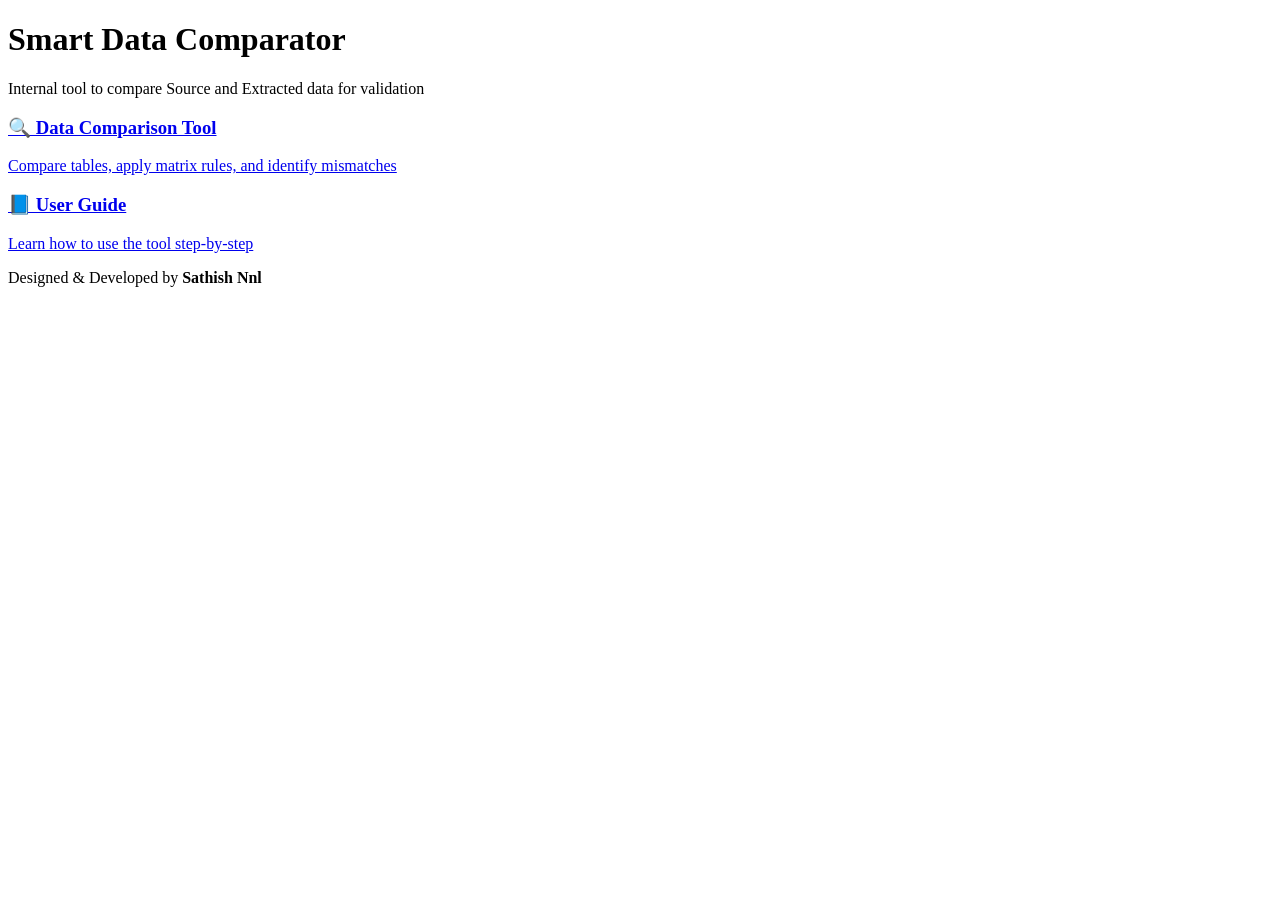
==== index.html @ 9342e5f2 "Add files via upload" ====
<!DOCTYPE html>
<html lang="en">
<head>
  <meta charset="UTF-8">
  <title>Smart Data Comparator</title>
  <link rel="stylesheet" href="assets/style.css">
</head>
<body class="home-body">

  <header class="home-header">
    <h1>Smart Data Comparator</h1>
    <p>Internal tool to compare Source and Extracted data for validation</p>
  </header>

  <main class="home-main">
    <div class="home-cards">
      <a href="comparator.html" class="home-card">
        <h3>🔍 Data Comparison Tool</h3>
        <p>Compare tables, apply matrix rules, and identify mismatches</p>
      </a>

      <a href="help.html" class="home-card">
        <h3>📘 User Guide</h3>
        <p>Learn how to use the tool step-by-step</p>
      </a>
    </div>
  </main>

  <footer class="home-footer">
    Designed & Developed by <strong>Sathish Nnl</strong>
  </footer>

</body>
</html>
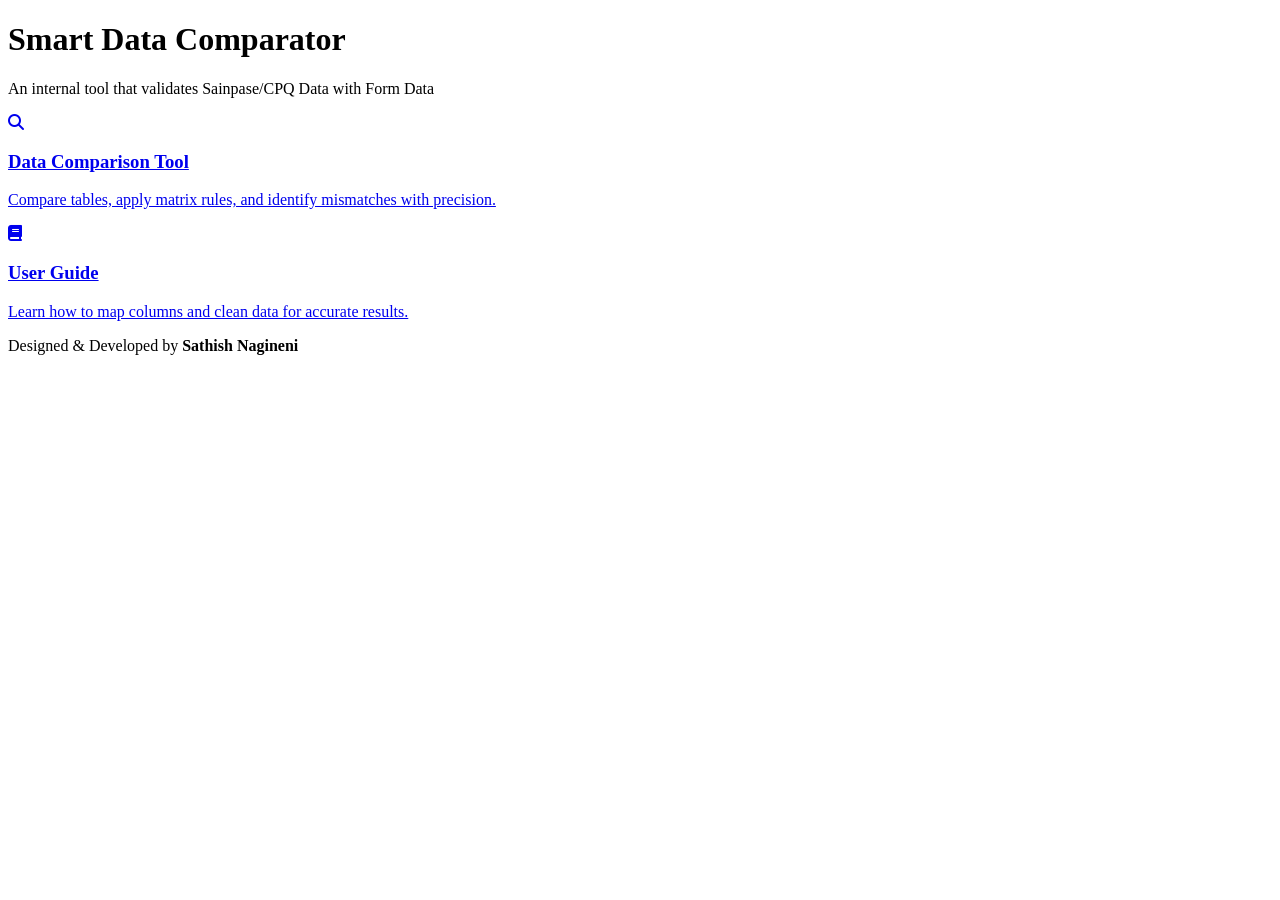
==== commit 205868b8: "Add files via upload" ====
--- a/index.html
+++ b/index.html
@@ -2,32 +2,37 @@
 <html lang="en">
 <head>
   <meta charset="UTF-8">
+  <meta name="viewport" content="width=device-width, initial-scale=1.0">
   <title>Smart Data Comparator</title>
+  <link rel="stylesheet" href="https://cdnjs.cloudflare.com/ajax/libs/font-awesome/6.4.0/css/all.min.css">
+  
   <link rel="stylesheet" href="assets/style.css">
 </head>
 <body class="home-body">
 
   <header class="home-header">
     <h1>Smart Data Comparator</h1>
-    <p>Internal tool to compare Source and Extracted data for validation</p>
+    <p>An internal tool that validates Sainpase/CPQ Data with Form Data</p>
   </header>
 
   <main class="home-main">
     <div class="home-cards">
       <a href="comparator.html" class="home-card">
-        <h3>🔍 Data Comparison Tool</h3>
-        <p>Compare tables, apply matrix rules, and identify mismatches</p>
+        <i class="fas fa-search"></i>
+        <h3>Data Comparison Tool</h3>
+        <p>Compare tables, apply matrix rules, and identify mismatches with precision.</p>
       </a>
 
       <a href="help.html" class="home-card">
-        <h3>📘 User Guide</h3>
-        <p>Learn how to use the tool step-by-step</p>
+        <i class="fas fa-book"></i>
+        <h3>User Guide</h3>
+        <p>Learn how to map columns and clean data for accurate results.</p>
       </a>
     </div>
   </main>
 
   <footer class="home-footer">
-    Designed & Developed by <strong>Sathish Nnl</strong>
+    Designed & Developed by <strong>Sathish Nagineni</strong>
   </footer>
 
 </body>
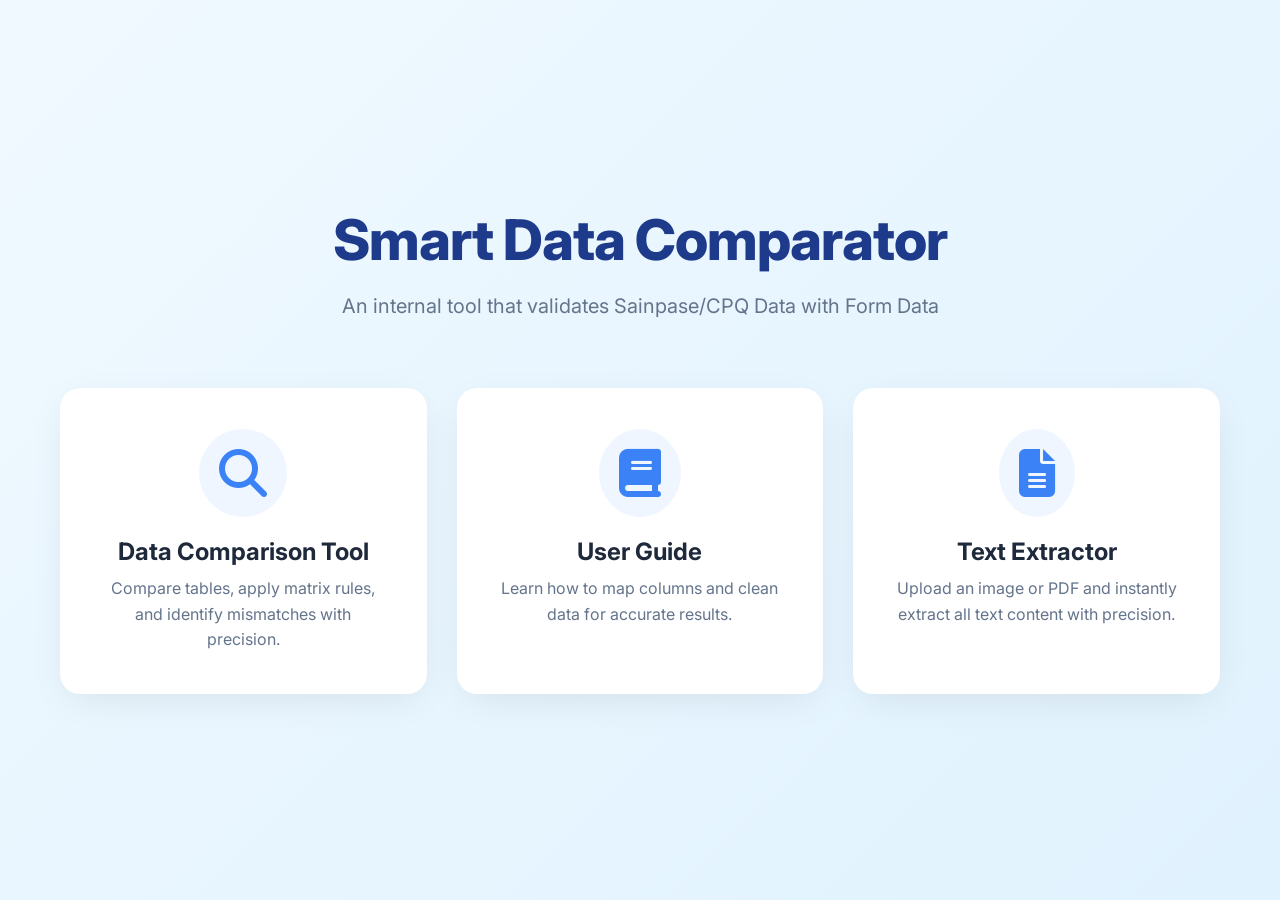
==== commit b6566584: "feat: Add Text Extractor page with image OCR and PDF text extraction" ====
--- a/index.html
+++ b/index.html
@@ -28,12 +28,14 @@
         <h3>User Guide</h3>
         <p>Learn how to map columns and clean data for accurate results.</p>
       </a>
+
+      <a href="text-extractor.html" class="home-card">
+        <i class="fas fa-file-alt"></i>
+        <h3>Text Extractor</h3>
+        <p>Upload an image or PDF and instantly extract all text content with precision.</p>
+      </a>
     </div>
   </main>
 
-  <footer class="home-footer">
-    Designed & Developed by <strong>Sathish Nagineni</strong>
-  </footer>
-
 </body>
 </html>
--- a/assets/style.css
+++ b/assets/style.css
@@ -0,0 +1,1109 @@
+/* style.css - Final Level 1 Version with Stage 3 Enhancements + PO Badge */
+
+/* --- 1. VARIABLES & RESET --- */
+@import url('https://fonts.googleapis.com/css2?family=Inter:wght@300;400;500;600;700&display=swap');
+
+:root {
+    --primary: #2563eb;       
+    --primary-hover: #1d4ed8;
+    --bg-body: #f3f4f6;       
+    --text-main: #111827;     
+    --text-muted: #6b7280;    
+    --border: #e5e7eb;        
+    --sidebar-bg: #ffffff;
+    --success: #10b981;
+    --danger: #ef4444;
+    --warning: #f59e0b;
+    --shadow-sm: 0 1px 2px 0 rgb(0 0 0 / 0.05);
+}
+
+body {
+    font-family: 'Inter', sans-serif;
+    background: var(--bg-body);
+    color: var(--text-main);
+    margin: 0; padding: 0;
+    min-height: 100vh;
+}
+
+* { box-sizing: border-box; }
+a { text-decoration: none; color: inherit; }
+button { font-family: 'Inter', sans-serif; }
+
+/* =========================================
+   APP LAYOUT
+   ========================================= */
+.app-layout { display: flex; height: 100vh; width: 100%; overflow: hidden; }
+.main-wrapper { flex: 1; display: flex; flex-direction: column; overflow: hidden; }
+
+/* --- SIDEBAR --- */
+.sidebar {
+    width: 280px; background: var(--sidebar-bg); border-right: 1px solid var(--border);
+    display: flex; flex-direction: column; flex-shrink: 0; z-index: 20;
+    box-shadow: 4px 0 24px rgba(0,0,0,0.02);
+    transition: all 0.3s ease;
+}
+
+.sidebar-header {
+    padding: 20px 25px; border-bottom: 1px solid var(--border);
+    display: flex; flex-direction: column; gap: 15px;
+}
+.header-title { display: flex; align-items: center; gap: 10px; }
+.header-title i { color: var(--primary); font-size: 1.5rem; }
+.header-title h3 { margin: 0; font-size: 1.2rem; font-weight: 700; }
+
+.vertical-nav { flex: 1; padding: 30px 20px; display: flex; flex-direction: column; gap: 10px; overflow-y: auto; }
+
+.v-step {
+    display: flex; align-items: center; gap: 15px; 
+    padding: 14px 18px; border-radius: 12px;
+    cursor: pointer; transition: all 0.2s ease; 
+    font-size: 0.95rem; font-weight: 600; color: #374151;
+}
+.v-step:hover { background: #f9fafb; color: var(--text-main); }
+
+/* --- COLORFUL SIDEBAR STEPS --- */
+.v-step:nth-child(1).active { background: #eff6ff; color: #2563eb; border-left: 4px solid #2563eb; } 
+.v-step:nth-child(1) .v-icon i { color: #2563eb; }
+
+.v-step:nth-child(2).active { background: #f3e8ff; color: #9333ea; border-left: 4px solid #9333ea; } 
+.v-step:nth-child(2) .v-icon i { color: #9333ea; }
+
+.v-step:nth-child(3).active { background: #fff7ed; color: #ea580c; border-left: 4px solid #ea580c; } 
+.v-step:nth-child(3) .v-icon i { color: #ea580c; }
+
+.v-step:nth-child(4).active { background: #ecfdf5; color: #059669; border-left: 4px solid #059669; } 
+.v-step:nth-child(4) .v-icon i { color: #059669; }
+
+.v-icon { width: 24px; text-align: center; font-size: 1.1rem; }
+
+.sidebar-footer {
+    padding: 25px; border-top: 1px solid var(--border); background: #f9fafb;
+    display: flex; flex-direction: column; gap: 12px;
+}
+
+/* --- TOP BAR --- */
+.top-bar {
+    height: 70px; background: #fff; border-bottom: 1px solid var(--border);
+    display: flex; align-items: center; justify-content: space-between; padding: 0 30px;
+    z-index: 10;
+}
+.tabs-container { 
+    display: flex; gap: 12px; overflow-x: auto; flex: 1; align-items: center; padding-right: 20px; 
+    white-space: nowrap; scrollbar-width: thin;
+}
+.project-tabs { display: flex; gap: 12px; }
+
+.tab-item {
+    padding: 8px 16px; border-radius: 8px; font-size: 13px; font-weight: 500; 
+    color: var(--text-muted); cursor: pointer; display: flex; align-items: center; gap: 8px;
+    flex-shrink: 0; white-space: nowrap;
+}
+.tab-item:hover { background: #f3f4f6; color: var(--text-main); }
+.tab-item.active { background: #eff6ff; color: var(--primary); font-weight: 600; }
+.tab-dot { width: 8px; height: 8px; border-radius: 50%; background: #cbd5e1; }
+.tab-dot.ready { background: var(--warning); }
+.tab-dot.done { background: var(--success); }
+.btn-tab-close { background: none; border: none; opacity: 0.4; cursor: pointer; font-size: 16px; margin-left: 5px; }
+.btn-tab-close:hover { opacity: 1; color: var(--danger); }
+
+/* --- CONTENT AREA --- */
+.content-area { padding: 40px; overflow-y: auto; height: 100%; background: #f3f4f6; }
+.page-section { max-width: 1400px; margin: 0 auto; padding-bottom: 60px; }
+
+/* --- HEADER TITLE & ALERT --- */
+.section-header { 
+    display: flex; justify-content: space-between; align-items: flex-start; margin-bottom: 30px; 
+    background: white; padding: 20px 30px; border-radius: 16px; border: 1px solid var(--border); box-shadow: var(--shadow-sm);
+}
+.header-title-group { display: flex; flex-direction: column; gap: 8px; max-width: 70%; }
+.section-header h2 { margin: 0; font-size: 1.5rem; font-weight: 700; color: var(--text-main); }
+
+.unmapped-alert {
+    background: #fee2e2; 
+    color: #b91c1c; 
+    border: 1px solid #ef4444; 
+    padding: 6px 12px; 
+    border-radius: 6px; 
+    font-weight: 600; 
+    font-size: 12px; 
+    width: fit-content;
+    white-space: normal;
+    line-height: 1.4;
+}
+
+.header-actions { display: flex; gap: 12px; align-items: center; }
+
+/* --- BUTTONS --- */
+.btn-primary, .btn-secondary, .btn-success {
+    padding: 10px 24px; border-radius: 8px; font-weight: 600; cursor: pointer;
+    display: inline-flex; align-items: center; gap: 8px; font-size: 14px; border: none;
+}
+.btn-primary { background: var(--primary); color: white; }
+.btn-primary:hover { background: var(--primary-hover); transform: translateY(-1px); }
+
+.btn-secondary { border: 1px solid var(--border); background: white; color: var(--text-main); }
+.btn-secondary:hover { background: #f9fafb; }
+
+.btn-success { background: var(--success); color: white; }
+.btn-success:hover { background: #059669; }
+
+.btn-sidebar {
+    padding: 12px; border-radius: 8px; border: 1px solid var(--border);
+    background: white; color: var(--text-main); font-weight: 600; cursor: pointer;
+    display: flex; align-items: center; justify-content: center; gap: 8px;
+}
+.btn-sidebar:hover { background: #f9fafb; }
+.btn-run-all { background: var(--text-main); color: white; border: none; }
+.btn-run-all:hover { background: black; }
+
+.btn-ghost { background: transparent; color: var(--text-muted); border: none; cursor: pointer; font-weight: 600; }
+.btn-ghost:hover { color: var(--danger); }
+
+.btn-top-add { padding: 8px 16px; background: var(--primary); color: white; border: none; border-radius: 6px; font-weight: 600; cursor: pointer; flex-shrink: 0; }
+.btn-xs { padding: 6px 12px; font-size: 12px; border-radius: 4px; border: 1px solid var(--border); background: white; cursor: pointer; font-weight: 600; }
+.btn-xs:hover { border-color: var(--primary); color: var(--primary); background: #eff6ff; }
+
+/* Purge Button Style (Red) */
+.btn-purge { color: #ef4444; border-color: #fecaca; }
+.btn-purge:hover { background: #fef2f2; border-color: #ef4444; color: #b91c1c; }
+
+.mini-upload-btn {
+    display: inline-flex; align-items: center; gap: 5px;
+    background: #ecfdf5; border: 1px solid #a7f3d0;
+    padding: 4px 10px; border-radius: 4px; font-size: 11px;
+    font-weight: 600; color: #059669; cursor: pointer;
+    transition: all 0.2s;
+}
+.mini-upload-btn:hover { background: #10b981; color: white; border-color: #10b981; }
+
+/* PO BADGE (New) */
+.po-badge {
+    background-color: #eff6ff;
+    color: #2563eb;
+    border: 1px solid #bfdbfe;
+    padding: 4px 10px;
+    border-radius: 20px;
+    font-size: 12px;
+    font-weight: 700;
+    margin-left: 10px;
+}
+
+.qty-input { width: 60px; padding: 8px; border: 1px solid var(--border); border-radius: 6px; text-align: center; margin-right: 5px; }
+
+.top-actions-right { display: flex; align-items: center; flex-shrink: 0; background: white; padding-left: 10px; z-index: 11; gap: 10px; }
+.input-wrapper { display: flex; flex-direction: column; }
+.input-label { font-size: 11px; font-weight: 700; color: #64748b; margin-bottom: 3px; }
+.top-input { padding: 8px 12px; border: 1px solid var(--border); border-radius: 6px; font-size: 13px; outline: none; }
+.top-input:focus { border-color: var(--primary); }
+
+/* --- CARDS & INPUTS --- */
+.input-card { background: white; border: 1px solid var(--border); border-radius: 16px; display: flex; flex-direction: column; overflow: hidden; }
+.card-head { padding: 15px 25px; font-weight: 600; font-size: 14px; display: flex; justify-content: space-between; align-items: center; border-bottom: 1px solid var(--border); background: #f8fafc; }
+.blue-head { border-top: 4px solid #3b82f6; }
+.green-head { border-top: 4px solid #10b981; }
+
+.toggle-group { display: flex; background: #e2e8f0; padding: 4px; border-radius: 8px; gap: 4px; }
+.toggle-btn { 
+    border: none; background: transparent; padding: 6px 14px; 
+    font-size: 10px; font-weight: 600; color: #64748b; 
+    cursor: pointer; border-radius: 6px; transition: all 0.2s ease; 
+}
+.toggle-btn:hover { color: var(--text-main); }
+.toggle-btn.active { 
+    background: white; color: var(--primary); 
+    box-shadow: 0 1px 3px rgba(0,0,0,0.1); 
+    font-weight: 700;
+}
+
+textarea { flex: 1; border: none; padding: 20px; resize: none; font-family: 'Menlo', monospace; font-size: 13px; outline: none; }
+.tables-row { display: grid; grid-template-columns: 1fr 1fr; gap: 30px; height: 500px; }
+
+/* --- MATRIX --- */
+.matrix-split-view { display: flex; gap: 20px; height: 350px; background: white; border: 1px solid var(--border); border-radius: 16px; padding: 20px; margin-top: 15px; }
+.matrix-source, .matrix-editor { flex: 1; display: flex; flex-direction: column; }
+.matrix-source textarea { background: #f8fafc; border: 1px solid var(--border); border-radius: 8px; }
+.matrix-row-item { display: flex; gap: 8px; margin-bottom: 8px; background: #f8fafc; padding: 8px; border: 1px solid var(--border); border-radius: 6px; }
+
+/* --- MAPPING TOOLBAR --- */
+.mapping-toolbar { 
+    padding: 15px; 
+    background: #ffffff; 
+    border-bottom: 1px solid var(--border); 
+    display: flex; 
+    justify-content: space-between; 
+    align-items: center; 
+    gap: 15px;
+}
+
+.map-search { padding: 8px 12px; border: 1px solid var(--border); border-radius: 6px; font-size: 13px; width: 250px; }
+.map-actions { display: flex; gap: 10px; flex-shrink: 0; }
+
+.card.full-height { height: 600px; background: white; border-radius: 16px; border: 1px solid var(--border); display: flex; flex-direction: column; overflow: hidden; }
+.scroll-wrap { overflow: auto; flex: 1; scroll-behavior: smooth; }
+.mapping-table { width: 100%; border-collapse: collapse; font-size: 13px; }
+.mapping-table th { background: #f9fafb; padding: 12px 16px; text-align: left; position: sticky; top: 0; z-index: 5; border-bottom: 1px solid var(--border); }
+.mapping-table td { padding: 12px 16px; border-bottom: 1px solid var(--border); vertical-align: middle; }
+.mapping-table tr.mapped-row { background-color: #f0fdf4; } 
+
+.map-select { width: 100%; padding: 8px; border-radius: 6px; border: 1px solid var(--border); }
+
+/* VISUAL FEEDBACK FOR DROPDOWNS */
+.map-select.mapped-select {
+    border: 2px solid #28a745;
+    background-color: #f0fff4;
+}
+.map-select.unmapped {
+    border: 1px solid #ccc;
+}
+
+/* --- RESULTS & TABLES --- */
+.tables-grid { display: grid; grid-template-columns: 1fr 1fr; gap: 30px; height: 600px; }
+.table-box { border: 1px solid var(--border); border-radius: 16px; background: white; display: flex; flex-direction: column; overflow: hidden; }
+.box-header { padding: 15px 20px; font-weight: 600; font-size: 14px; color: #fff; }
+.blue-bg { background: #3b82f6; }
+.green-bg { background: #10b981; }
+
+.clean-table th, table th { background: #f8fafc; padding: 12px 20px; border-bottom: 1px solid var(--border); position: sticky; top: 0; white-space: nowrap; }
+.clean-table td, table td { padding: 12px 20px; border-bottom: 1px solid var(--border); white-space: nowrap; }
+.clean-table tr:hover, table tr:hover { background-color: #f1f5f9; cursor: default; }
+.diff { background: #fef2f2 !important; color: #991b1b; }
+.match { background: #f0fdf4 !important; color: #166534; }
+
+/* --- DASHBOARD STATS (COLORFUL) --- */
+.dashboard-stats { display: grid; grid-template-columns: repeat(4, 1fr); gap: 20px; margin-bottom: 30px; }
+.big-stat { padding: 25px; border-radius: 16px; background: white; border: 1px solid var(--border); text-align: center; box-shadow: var(--shadow-sm); }
+.bs-val { font-size: 32px; font-weight: 800; color: var(--text-main); }
+.bs-lbl { font-size: 12px; text-transform: uppercase; color: var(--text-muted); font-weight: 700; margin-top: 5px; }
+
+/* Color Modifiers for Stats */
+.stat-blue .bs-val { color: #2563eb; }
+.stat-blue { border-top: 4px solid #2563eb; }
+
+.stat-purple .bs-val { color: #9333ea; }
+.stat-purple { border-top: 4px solid #9333ea; }
+
+.stat-green .bs-val { color: #10b981; }
+.stat-green { border-top: 4px solid #10b981; }
+
+.stat-red .bs-val { color: #ef4444; }
+.stat-red { border-top: 4px solid #ef4444; }
+
+.cards-grid { display: grid; grid-template-columns: repeat(auto-fill, minmax(220px, 1fr)); gap: 16px; margin-bottom: 30px; }
+.field-card { padding: 20px; border-radius: 12px; border: 1px solid var(--border); background: white; }
+.field-card.bg-good { border-top: 4px solid #10b981; }
+.field-card.bg-warn { border-top: 4px solid #ef4444; }
+.fc-head { font-weight: 700; font-size: 14px; margin-bottom: 12px; }
+.fc-stats { display: flex; justify-content: space-between; font-size: 13px; font-weight: 600; }
+.fc-ok { color: #10b981; }
+.fc-err { color: #ef4444; }
+
+/* --- MODAL (Fixed Button) --- */
+.modal-overlay { position: fixed; top: 0; left: 0; width: 100vw; height: 100vh; background: rgba(0,0,0,0.5); z-index: 10000; display: none; align-items: center; justify-content: center; }
+.modal-overlay.open { display: flex !important; }
+.modal-box { background: white; width: 450px; border-radius: 8px; overflow: hidden; animation: modalPop 0.3s; }
+@keyframes modalPop { 0% { transform: scale(0.8); opacity: 0; } 100% { transform: scale(1); opacity: 1; } }
+.sa-header { padding: 15px 20px; border-bottom: 1px solid #f0f0f0; display: flex; justify-content: space-between; align-items: center; }
+.sa-body { padding: 30px 20px; text-align: center; }
+.sa-icon-check { font-size: 50px; margin-bottom: 15px; display: block; }
+.sa-footer { padding: 15px; display: flex; justify-content: center; background: #f9fafb; border-top: 1px solid #f0f0f0; }
+
+.sa-confirm-btn { 
+    background-color: var(--primary); 
+    color: white; border: none; padding: 10px 40px; border-radius: 6px; 
+    font-size: 16px; font-weight: 600; cursor: pointer; transition: background-color 0.2s;
+}
+.sa-confirm-btn:hover { background-color: var(--primary-hover); }
+
+.sa-close { background: none; border: none; font-size: 18px; cursor: pointer; color: #9ca3af; }
+
+/* --- RESPONSIVE --- */
+@media (max-width: 1200px) {
+    .tables-grid, .tables-row { grid-template-columns: 1fr !important; height: auto !important; gap: 20px; }
+    .table-box, .input-card { height: 500px !important; }
+    .sidebar { width: 60px; padding: 10px; }
+    .sidebar-header { padding: 15px 5px; }
+    .header-title h3, .mode-label, .v-text, .btn-sidebar, .sidebar-footer div { display: none; }
+    .mode-toggle select { width: 100%; padding: 5px; font-size: 10px; }
+}
+/* Home Page Styles for Index.html */
+.home-body {
+    background: linear-gradient(135deg, #f0f9ff 0%, #e0f2fe 100%);
+    display: flex;
+    flex-direction: column;
+    align-items: center;
+    justify-content: center;
+    min-height: 100vh;
+    text-align: center;
+}
+
+.home-header {
+    margin-bottom: 50px;
+    animation: fadeInDown 0.8s ease-out;
+}
+
+.home-header h1 {
+    font-size: 3.5rem;
+    font-weight: 800;
+    color: #1e3a8a; /* Dark Blue */
+    margin: 0 0 15px 0;
+    letter-spacing: -1px;
+}
+
+.home-header p {
+    font-size: 1.25rem;
+    color: #64748b;
+    font-weight: 400;
+}
+
+.home-main {
+    width: 100%;
+    max-width: 1200px;
+    padding: 0 20px;
+    animation: fadeInUp 0.8s ease-out;
+}
+
+.home-cards {
+    display: grid;
+    grid-template-columns: 1fr 1fr 1fr;
+    gap: 30px;
+}
+
+.home-card {
+    background: white;
+    padding: 40px;
+    border-radius: 20px;
+    box-shadow: 0 10px 40px -10px rgba(0,0,0,0.1);
+    transition: all 0.3s cubic-bezier(0.4, 0, 0.2, 1);
+    border: 1px solid rgba(255,255,255,0.5);
+    display: flex;
+    flex-direction: column;
+    align-items: center;
+    text-align: center;
+    cursor: pointer;
+    position: relative;
+    overflow: hidden;
+}
+
+.home-card:hover {
+    transform: translateY(-8px);
+    box-shadow: 0 20px 50px -12px rgba(37, 99, 235, 0.25); /* Blue glow */
+    border-color: #bfdbfe;
+}
+
+.home-card i {
+    font-size: 3rem;
+    margin-bottom: 20px;
+    color: #3b82f6; /* Primary Blue */
+    background: #eff6ff;
+    padding: 20px;
+    border-radius: 50%;
+    transition: all 0.3s ease;
+}
+
+.home-card:hover i {
+    background: #3b82f6;
+    color: white;
+    transform: scale(1.1);
+}
+
+.home-card h3 {
+    font-size: 1.5rem;
+    font-weight: 700;
+    color: #1e293b;
+    margin: 0 0 10px 0;
+}
+
+.home-card p {
+    color: #64748b;
+    line-height: 1.6;
+    margin: 0;
+}
+
+.home-footer {
+    margin-top: 60px;
+    font-size: 0.9rem;
+    color: #94a3b8;
+    font-weight: 500;
+}
+
+/* Animations */
+@keyframes fadeInDown {
+    from { opacity: 0; transform: translateY(-20px); }
+    to { opacity: 1; transform: translateY(0); }
+}
+
+@keyframes fadeInUp {
+    from { opacity: 0; transform: translateY(20px); }
+    to { opacity: 1; transform: translateY(0); }
+}
+
+@media (max-width: 900px) {
+    .home-cards { grid-template-columns: 1fr 1fr; }
+}
+@media (max-width: 600px) {
+    .home-cards { grid-template-columns: 1fr; }
+    .home-header h1 { font-size: 2.5rem; }
+}
+
+/* =========================================
+   TEXT EXTRACTOR PAGE
+   ========================================= */
+.extractor-body {
+    background: linear-gradient(135deg, #f0f9ff 0%, #e0f2fe 100%);
+    min-height: 100vh;
+    display: flex;
+    flex-direction: column;
+}
+
+.extractor-header {
+    background: white;
+    border-bottom: 1px solid var(--border);
+    padding: 18px 40px;
+    display: flex;
+    align-items: center;
+    justify-content: space-between;
+    box-shadow: 0 2px 8px rgba(0,0,0,0.04);
+}
+
+.extractor-header .brand {
+    display: flex;
+    align-items: center;
+    gap: 12px;
+    font-weight: 800;
+    font-size: 1.2rem;
+    color: #1e3a8a;
+    text-decoration: none;
+}
+
+.extractor-header .brand i {
+    color: #3b82f6;
+    font-size: 1.4rem;
+}
+
+.extractor-header .back-link {
+    display: flex;
+    align-items: center;
+    gap: 8px;
+    font-size: 13px;
+    font-weight: 600;
+    color: var(--text-muted);
+    text-decoration: none;
+    padding: 8px 14px;
+    border-radius: 8px;
+    border: 1px solid var(--border);
+    background: white;
+    transition: all 0.2s;
+}
+
+.extractor-header .back-link:hover {
+    background: #f1f5f9;
+    color: var(--primary);
+    border-color: #bfdbfe;
+}
+
+.extractor-title-bar {
+    padding: 30px 40px 20px;
+    text-align: center;
+}
+
+.extractor-title-bar h1 {
+    font-size: 2rem;
+    font-weight: 800;
+    color: #1e3a8a;
+    margin: 0 0 8px 0;
+}
+
+.extractor-title-bar p {
+    color: #64748b;
+    font-size: 1rem;
+    margin: 0;
+}
+
+.extractor-workspace {
+    flex: 1;
+    display: grid;
+    grid-template-columns: 1fr 1fr;
+    gap: 24px;
+    padding: 0 40px 40px;
+    min-height: 0;
+}
+
+/* --- UPLOAD PANEL --- */
+.upload-panel {
+    background: white;
+    border-radius: 20px;
+    border: 1px solid var(--border);
+    box-shadow: 0 8px 30px rgba(0,0,0,0.06);
+    display: flex;
+    flex-direction: column;
+    overflow: hidden;
+}
+
+.panel-header {
+    padding: 18px 24px;
+    border-bottom: 1px solid var(--border);
+    display: flex;
+    align-items: center;
+    justify-content: space-between;
+    background: #f8fafc;
+}
+
+.panel-header-left {
+    display: flex;
+    align-items: center;
+    gap: 10px;
+    font-weight: 700;
+    font-size: 15px;
+    color: #1e293b;
+}
+
+.panel-header-left i {
+    color: var(--primary);
+}
+
+.panel-body {
+    flex: 1;
+    padding: 24px;
+    display: flex;
+    flex-direction: column;
+    gap: 20px;
+    overflow-y: auto;
+}
+
+/* Upload type tabs */
+.upload-type-tabs {
+    display: flex;
+    background: #f1f5f9;
+    border-radius: 10px;
+    padding: 4px;
+    gap: 4px;
+}
+
+.upload-tab {
+    flex: 1;
+    padding: 10px 16px;
+    border: none;
+    background: transparent;
+    border-radius: 8px;
+    font-size: 13px;
+    font-weight: 600;
+    color: #64748b;
+    cursor: pointer;
+    transition: all 0.2s;
+    display: flex;
+    align-items: center;
+    justify-content: center;
+    gap: 8px;
+}
+
+.upload-tab:hover { color: var(--primary); }
+
+.upload-tab.active {
+    background: white;
+    color: var(--primary);
+    box-shadow: 0 2px 8px rgba(0,0,0,0.08);
+}
+
+/* Drop Zone */
+.drop-zone {
+    flex: 1;
+    border: 2px dashed #cbd5e1;
+    border-radius: 16px;
+    display: flex;
+    flex-direction: column;
+    align-items: center;
+    justify-content: center;
+    gap: 16px;
+    padding: 40px 24px;
+    cursor: pointer;
+    transition: all 0.3s ease;
+    background: #f8fafc;
+    text-align: center;
+    min-height: 260px;
+}
+
+.drop-zone:hover, .drop-zone.drag-over {
+    border-color: #3b82f6;
+    background: #eff6ff;
+    transform: scale(1.01);
+    box-shadow: 0 8px 25px rgba(59,130,246,0.12);
+}
+
+.drop-zone .dz-icon {
+    font-size: 3rem;
+    color: #93c5fd;
+    transition: all 0.3s;
+}
+
+.drop-zone:hover .dz-icon {
+    color: #3b82f6;
+    transform: scale(1.1);
+}
+
+.drop-zone .dz-title {
+    font-size: 1.1rem;
+    font-weight: 700;
+    color: #334155;
+}
+
+.drop-zone .dz-sub {
+    font-size: 12px;
+    color: #94a3b8;
+}
+
+.drop-zone .dz-btn {
+    padding: 10px 24px;
+    background: var(--primary);
+    color: white;
+    border: none;
+    border-radius: 8px;
+    font-weight: 600;
+    font-size: 13px;
+    cursor: pointer;
+    transition: all 0.2s;
+}
+
+.drop-zone .dz-btn:hover {
+    background: var(--primary-hover);
+    transform: translateY(-1px);
+}
+
+/* Preview area inside upload panel */
+.preview-container {
+    display: flex;
+    flex-direction: column;
+    gap: 12px;
+}
+
+.preview-file-info {
+    display: flex;
+    align-items: center;
+    gap: 12px;
+    padding: 12px 16px;
+    background: #f0fdf4;
+    border: 1px solid #86efac;
+    border-radius: 10px;
+}
+
+.preview-file-info .file-icon {
+    font-size: 1.4rem;
+    color: #22c55e;
+}
+
+.preview-file-info .file-name {
+    font-weight: 600;
+    font-size: 13px;
+    flex: 1;
+    color: #15803d;
+    white-space: nowrap;
+    overflow: hidden;
+    text-overflow: ellipsis;
+}
+
+.preview-file-info .btn-remove {
+    background: none;
+    border: none;
+    color: #ef4444;
+    cursor: pointer;
+    font-size: 14px;
+    padding: 4px;
+    border-radius: 4px;
+    transition: all 0.2s;
+}
+.preview-file-info .btn-remove:hover { background: #fee2e2; }
+
+.image-preview {
+    max-height: 300px;
+    overflow: hidden;
+    border-radius: 10px;
+    border: 1px solid var(--border);
+}
+
+.image-preview img {
+    width: 100%;
+    height: 100%;
+    object-fit: contain;
+    display: block;
+    border-radius: 10px;
+    background: #f8fafc;
+    max-height: 300px;
+}
+
+.pdf-pages-preview {
+    display: grid;
+    grid-template-columns: repeat(auto-fill, minmax(80px, 1fr));
+    gap: 8px;
+    max-height: 160px;
+    overflow-y: auto;
+}
+
+.pdf-page-thumb {
+    border: 1px solid var(--border);
+    border-radius: 6px;
+    overflow: hidden;
+    aspect-ratio: 3/4;
+    background: #f8fafc;
+    display: flex;
+    align-items: center;
+    justify-content: center;
+    font-size: 11px;
+    color: #64748b;
+    font-weight: 600;
+}
+
+.pdf-page-thumb canvas {
+    width: 100%;
+    height: 100%;
+    object-fit: contain;
+}
+
+/* Extract button */
+.extract-action-bar {
+    display: flex;
+    gap: 12px;
+}
+
+.btn-extract {
+    flex: 1;
+    padding: 14px;
+    background: linear-gradient(135deg, #2563eb, #7c3aed);
+    color: white;
+    border: none;
+    border-radius: 10px;
+    font-size: 15px;
+    font-weight: 700;
+    cursor: pointer;
+    display: flex;
+    align-items: center;
+    justify-content: center;
+    gap: 10px;
+    transition: all 0.3s;
+    box-shadow: 0 4px 15px rgba(37,99,235,0.3);
+}
+
+.btn-extract:hover:not(:disabled) {
+    transform: translateY(-2px);
+    box-shadow: 0 8px 25px rgba(37,99,235,0.4);
+}
+
+.btn-extract:disabled {
+    opacity: 0.5;
+    cursor: not-allowed;
+    transform: none;
+}
+
+/* Progress bar */
+.extract-progress {
+    display: none;
+    flex-direction: column;
+    gap: 8px;
+}
+.extract-progress.visible { display: flex; }
+
+.progress-bar-wrap {
+    height: 6px;
+    background: #e2e8f0;
+    border-radius: 99px;
+    overflow: hidden;
+}
+
+.progress-bar-fill {
+    height: 100%;
+    background: linear-gradient(90deg, #2563eb, #7c3aed);
+    border-radius: 99px;
+    width: 0%;
+    transition: width 0.3s ease;
+    animation: progressShimmer 1.5s infinite;
+}
+
+@keyframes progressShimmer {
+    0% { background-position: -200px 0; }
+    100% { background-position: 200px 0; }
+}
+
+.progress-label {
+    font-size: 12px;
+    color: #64748b;
+    font-weight: 600;
+    text-align: center;
+}
+
+/* --- OUTPUT PANEL --- */
+.output-panel {
+    background: white;
+    border-radius: 20px;
+    border: 1px solid var(--border);
+    box-shadow: 0 8px 30px rgba(0,0,0,0.06);
+    display: flex;
+    flex-direction: column;
+    overflow: hidden;
+}
+
+.output-toolbar {
+    padding: 14px 24px;
+    border-bottom: 1px solid var(--border);
+    display: flex;
+    align-items: center;
+    justify-content: space-between;
+    background: #f8fafc;
+    gap: 12px;
+}
+
+.output-stats {
+    display: flex;
+    gap: 16px;
+    align-items: center;
+}
+
+.stat-pill {
+    background: #eff6ff;
+    color: #2563eb;
+    padding: 4px 10px;
+    border-radius: 20px;
+    font-size: 11px;
+    font-weight: 700;
+}
+
+.output-actions {
+    display: flex;
+    gap: 8px;
+}
+
+.btn-copy-text, .btn-clear-text {
+    padding: 7px 14px;
+    border-radius: 7px;
+    font-size: 12px;
+    font-weight: 600;
+    cursor: pointer;
+    display: flex;
+    align-items: center;
+    gap: 6px;
+    transition: all 0.2s;
+    border: 1px solid var(--border);
+}
+
+.btn-copy-text {
+    background: white;
+    color: var(--primary);
+    border-color: #bfdbfe;
+}
+
+.btn-copy-text:hover {
+    background: #eff6ff;
+}
+
+.btn-clear-text {
+    background: white;
+    color: #ef4444;
+    border-color: #fca5a5;
+}
+
+.btn-clear-text:hover {
+    background: #fef2f2;
+}
+
+.extracted-text-area {
+    flex: 1;
+    padding: 24px;
+    overflow-y: auto;
+    font-family: 'Inter', sans-serif;
+    font-size: 14px;
+    line-height: 1.8;
+    color: #1e293b;
+    white-space: pre-wrap;
+    word-break: break-word;
+    outline: none;
+    background: white;
+    border: none;
+    resize: none;
+    min-height: 400px;
+}
+
+.extracted-text-area:empty::before {
+    content: 'Extracted text will appear here once you upload a file and click Extract...';
+    color: #cbd5e1;
+    font-style: italic;
+    font-size: 14px;
+}
+
+/* Empty state illustration */
+.output-empty-state {
+    flex: 1;
+    display: flex;
+    flex-direction: column;
+    align-items: center;
+    justify-content: center;
+    gap: 16px;
+    color: #94a3b8;
+    padding: 40px;
+    text-align: center;
+}
+
+.output-empty-state i {
+    font-size: 3.5rem;
+    color: #e2e8f0;
+}
+
+.output-empty-state p {
+    font-size: 14px;
+    line-height: 1.6;
+    max-width: 250px;
+}
+
+/* spinner */
+.spinner-ring {
+    display: inline-block;
+    width: 18px;
+    height: 18px;
+    border: 3px solid rgba(255,255,255,0.3);
+    border-top-color: white;
+    border-radius: 50%;
+    animation: spin 0.7s linear infinite;
+}
+@keyframes spin { to { transform: rotate(360deg); } }
+
+@media (max-width: 900px) {
+    .extractor-workspace { grid-template-columns: 1fr; }
+    .extractor-header { padding: 16px 20px; }
+    .extractor-workspace { padding: 0 20px 30px; }
+}
+
+/* Add this to style.css */
+
+/* Make the first column (Row Number) sticky */
+#renderTableA th:first-child, 
+#renderTableA td:first-child, 
+#renderTableB th:first-child, 
+#renderTableB td:first-child {
+    position: sticky;
+    left: 0;
+    z-index: 10;
+    background-color: #fff; /* Must have background to cover scrolling text */
+    border-right: 2px solid #e5e7eb; /* distinct separator line */
+    min-width: 40px;
+    text-align: center;
+}
+
+/* Ensure header stays on top of the sticky column */
+#renderTableA th:first-child,
+#renderTableB th:first-child {
+    z-index: 11;
+    background-color: #f8fafc; /* Match header background */
+}
+
+/* --- VISUAL TEXT DIFF --- */
+.diff-word {
+    background-color: #fee2e2; /* Light red highlight */
+    color: #b91c1c;            /* Dark red text */
+    font-weight: 800;
+    text-decoration: underline;
+    padding: 0 2px;
+    border-radius: 2px;
+}
+
+/* Style for the rows when they are revealed */
+.row-hidden-item {
+    background-color: #f8fafc !important; /* Very light grey */
+    color: #94a3b8; /* Muted text */
+    font-style: italic;
+}
+.btn-restore {
+    color: #059669; /* Green for restore */
+    background: none; border: none; cursor: pointer; font-size: 12px;
+}
+.btn-restore:hover { color: #047857; transform: scale(1.1); }
+
+/* --- DRAG & DROP STYLES --- */
+
+/* Default state for the input cards */
+.input-card {
+    transition: all 0.2s ease;
+    position: relative; /* Needed for the overlay text */
+}
+
+/* State when dragging a file over */
+.input-card.drag-active {
+    border: 2px dashed #3b82f6 !important;
+    background-color: #eff6ff !important;
+    transform: scale(1.01);
+    box-shadow: 0 10px 25px -5px rgba(59, 130, 246, 0.15);
+}
+
+/* Optional: "Drop Here" Overlay Text */
+.input-card.drag-active::after {
+    content: "Drop File Here";
+    position: absolute;
+    top: 50%;
+    left: 50%;
+    transform: translate(-50%, -50%);
+    font-size: 20px;
+    font-weight: 700;
+    color: #3b82f6;
+    pointer-events: none;
+    background: rgba(255,255,255,0.9);
+    padding: 10px 20px;
+    border-radius: 8px;
+    box-shadow: 0 4px 6px -1px rgba(0, 0, 0, 0.1);
+}
+
+/* --- RESET BUTTON (Top Right) --- */
+.top-reset-btn {
+    margin-left: auto; /* Pushes it to the right */
+    background: #fee2e2;
+    color: #ef4444;
+    border: 1px solid #fca5a5;
+    padding: 6px 12px;
+    font-size: 12px;
+    border-radius: 6px;
+    cursor: pointer;
+    font-weight: 600;
+    transition: all 0.2s;
+    display: flex;
+    align-items: center;
+    gap: 6px;
+}
+.top-reset-btn:hover {
+    background: #fecaca;
+    transform: translateY(-1px);
+}
+
+/* --- SUCCESS MESSAGE (All Matched) --- */
+.success-state {
+    display: flex;
+    flex-direction: column;
+    align-items: center;
+    justify-content: center;
+    padding: 60px 20px;
+    text-align: center;
+    background: white;
+    border-radius: 12px;
+    border: 1px solid #bbf7d0;
+    box-shadow: 0 10px 15px -3px rgba(0, 0, 0, 0.05);
+    margin-top: 20px;
+}
+
+.success-icon {
+    font-size: 48px;
+    color: #22c55e;
+    margin-bottom: 16px;
+    animation: popIn 0.5s ease-out;
+}
+
+.success-title {
+    font-size: 24px;
+    font-weight: 700;
+    color: #15803d;
+    margin-bottom: 8px;
+}
+
+.success-desc {
+    color: #64748b;
+    font-size: 14px;
+    max-width: 400px;
+}
+
+@keyframes popIn {
+    0% { transform: scale(0); opacity: 0; }
+    80% { transform: scale(1.1); }
+    100% { transform: scale(1); opacity: 1; }
+}
